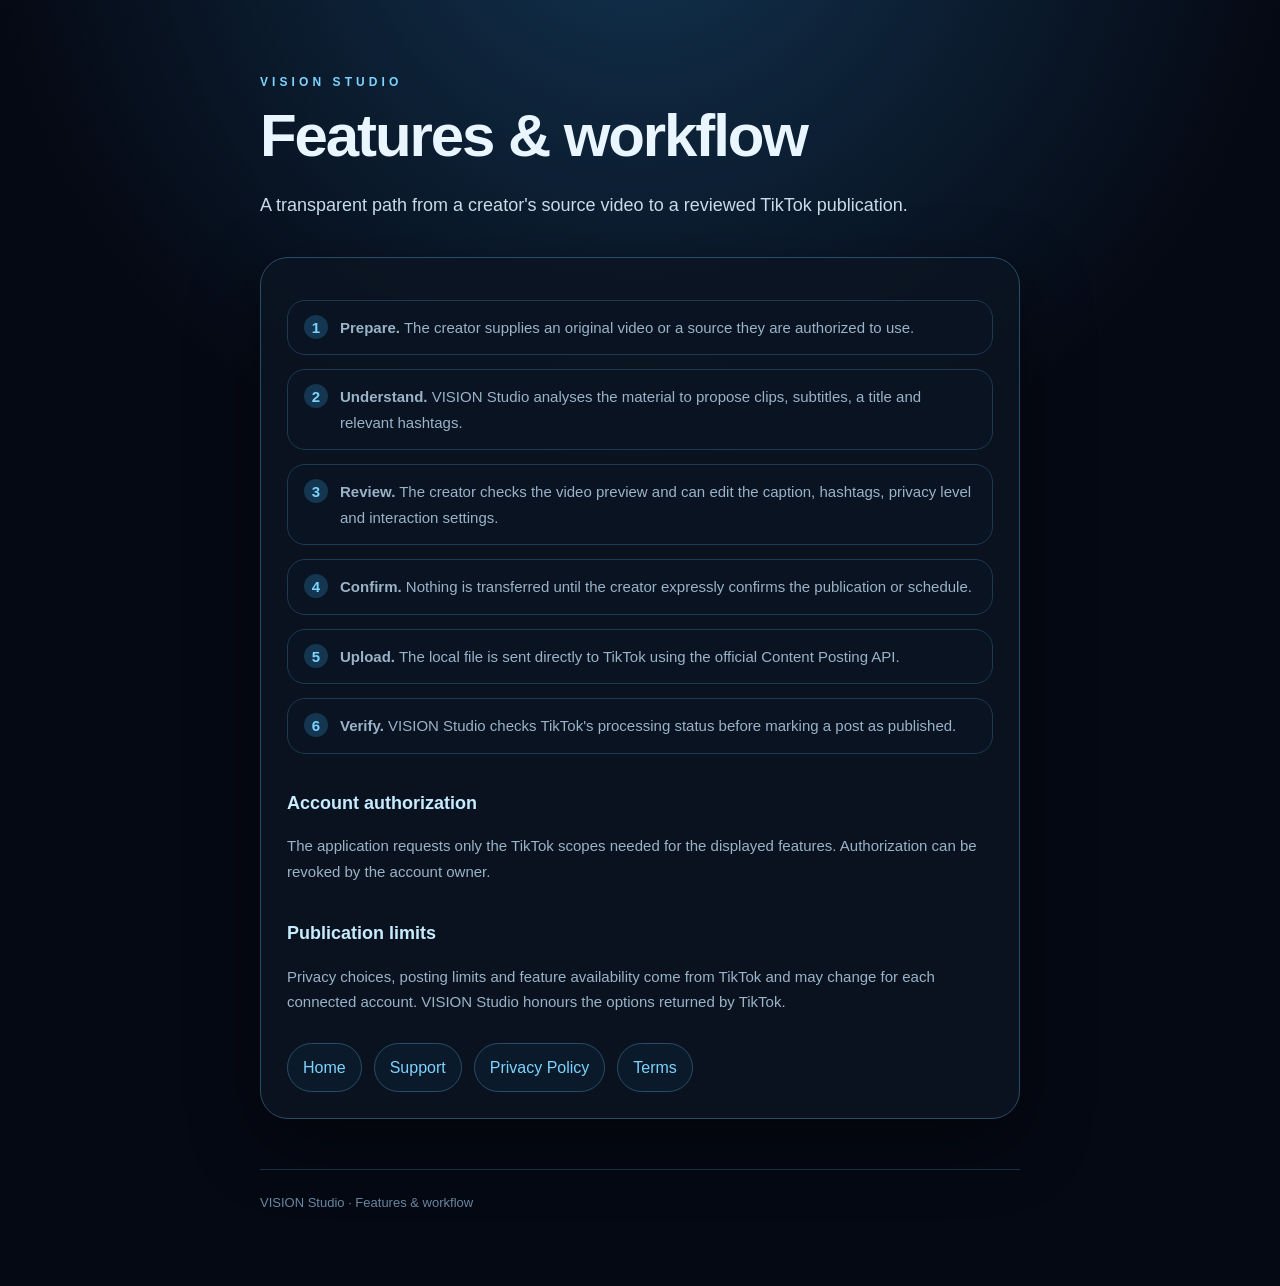
==== features.html @ 10ec2beb "Add files via upload" ====
<!doctype html>
<html lang="en">
<head>
  <meta charset="utf-8">
  <meta name="viewport" content="width=device-width,initial-scale=1">
  <meta name="description" content="VISION Studio features and TikTok publishing workflow.">
  <title>Features & workflow · VISION Studio</title>
  <link rel="stylesheet" href="styles.css">
</head>
<body><main>
  <div class="eyebrow">VISION Studio</div>
  <h1>Features & workflow</h1>
  <p class="lead">A transparent path from a creator's source video to a reviewed TikTok publication.</p>
  <section class="panel">
    <ol class="steps">
      <li><strong>Prepare.</strong> The creator supplies an original video or a source they are authorized to use.</li>
      <li><strong>Understand.</strong> VISION Studio analyses the material to propose clips, subtitles, a title and relevant hashtags.</li>
      <li><strong>Review.</strong> The creator checks the video preview and can edit the caption, hashtags, privacy level and interaction settings.</li>
      <li><strong>Confirm.</strong> Nothing is transferred until the creator expressly confirms the publication or schedule.</li>
      <li><strong>Upload.</strong> The local file is sent directly to TikTok using the official Content Posting API.</li>
      <li><strong>Verify.</strong> VISION Studio checks TikTok's processing status before marking a post as published.</li>
    </ol>
    <h2>Account authorization</h2>
    <p>The application requests only the TikTok scopes needed for the displayed features. Authorization can be revoked by the account owner.</p>
    <h2>Publication limits</h2>
    <p>Privacy choices, posting limits and feature availability come from TikTok and may change for each connected account. VISION Studio honours the options returned by TikTok.</p>
    <div class="links"><a href="index.html">Home</a><a href="support.html">Support</a><a href="privacy.html">Privacy Policy</a><a href="terms.html">Terms</a></div>
  </section>
  <footer>VISION Studio · Features & workflow</footer>
</main></body>
</html>
---- styles.css ----
:root{color-scheme:dark;--bg:#050914;--panel:#0b1422;--line:#294d68;--text:#e9f6ff;--muted:#9ab3c8;--cyan:#7dd3ff}
*{box-sizing:border-box}
html{background:var(--bg)}
body{margin:0;min-height:100vh;font-family:-apple-system,BlinkMacSystemFont,"Segoe UI",sans-serif;background:radial-gradient(circle at 50% -10%,#133451 0,transparent 42%),var(--bg);color:var(--text);line-height:1.7}
main{width:min(760px,calc(100% - 40px));margin:0 auto;padding:72px 0}
.eyebrow{color:var(--cyan);font-size:12px;font-weight:800;letter-spacing:.34em;text-transform:uppercase}
h1{font-size:clamp(34px,7vw,60px);line-height:1.06;margin:12px 0 22px;letter-spacing:-.035em}
h2{font-size:18px;margin:34px 0 8px;color:#c7ebff}
p,li{color:var(--muted);font-size:15px}
.lead{font-size:18px;color:#c9dbe9;max-width:680px}
.panel{margin-top:36px;padding:26px;border:1px solid var(--line);border-radius:28px;background:rgba(11,20,34,.82);box-shadow:0 24px 70px #0007}
.grid{display:grid;grid-template-columns:repeat(2,minmax(0,1fr));gap:14px;margin-top:26px}
.grid article{padding:0 18px 16px;border:1px solid #1c3a52;border-radius:20px;background:#091321}
.grid article h2{margin-top:18px}
.steps{counter-reset:step;list-style:none;padding:0}
.steps li{counter-increment:step;margin:14px 0;padding:14px 16px 14px 52px;border:1px solid #1c3a52;border-radius:18px;position:relative;background:#091321}
.steps li:before{content:counter(step);position:absolute;left:16px;top:14px;width:24px;height:24px;border-radius:50%;display:grid;place-items:center;background:#153650;color:var(--cyan);font-weight:800}
.links{display:flex;flex-wrap:wrap;gap:12px;margin-top:28px}
a{color:var(--cyan)}
.links a{padding:10px 15px;border:1px solid var(--line);border-radius:999px;text-decoration:none;background:#0b1a2a}
.links a:hover{border-color:var(--cyan)}
.updated{color:#6f8da6;font-size:13px;margin-top:-10px}
footer{margin-top:50px;padding-top:22px;border-top:1px solid #193148;color:#68869f;font-size:13px}
ul{padding-left:22px}
@media(max-width:640px){main{padding:42px 0}.panel{padding:20px}.grid{grid-template-columns:1fr}}
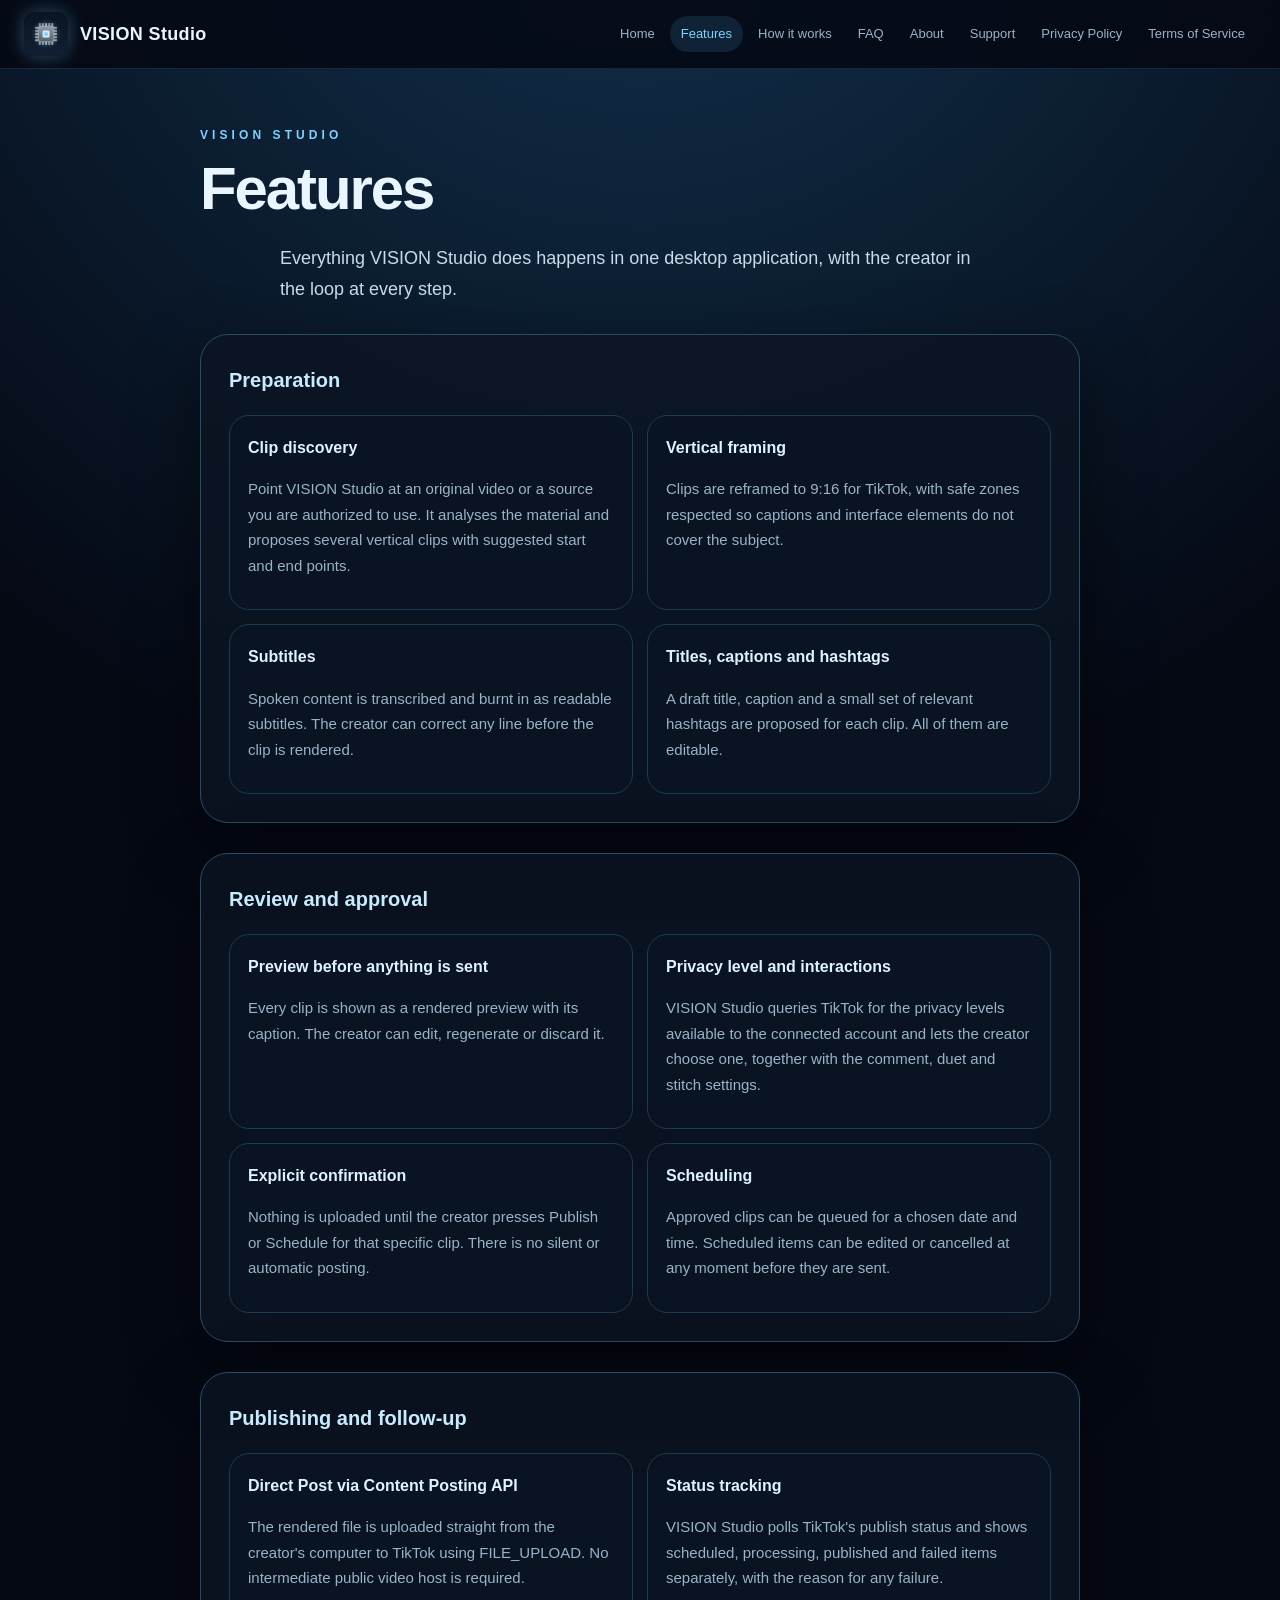
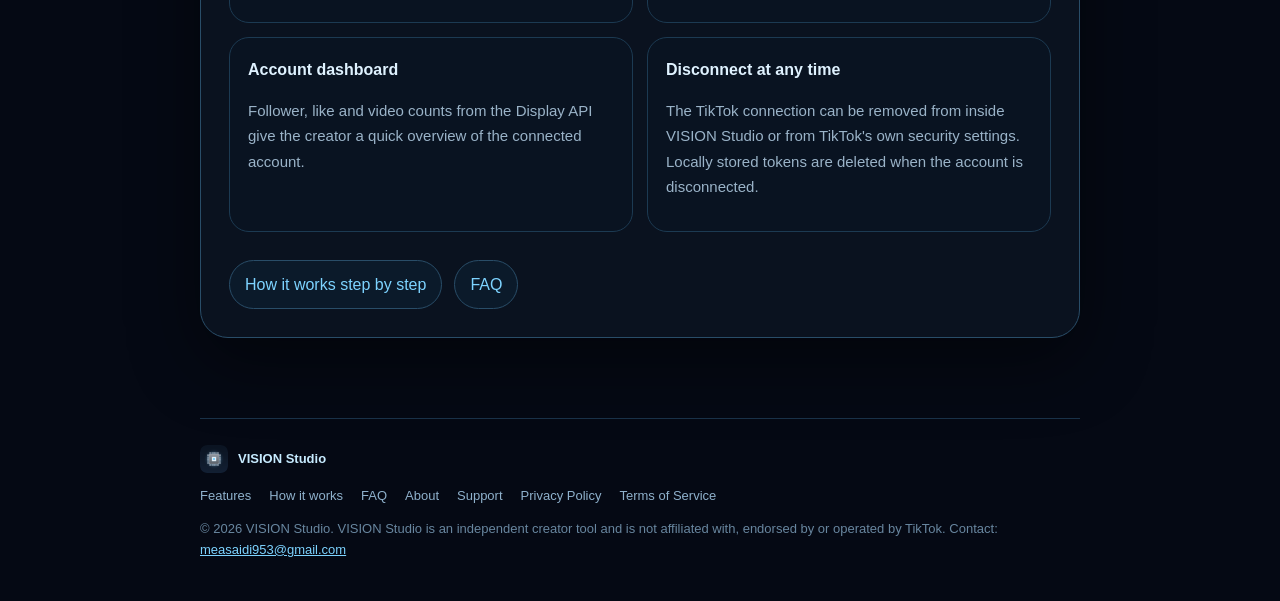
==== commit 40ada212: "Add files via upload" ====
--- a/features.html
+++ b/features.html
@@ -3,29 +3,64 @@
 <head>
   <meta charset="utf-8">
   <meta name="viewport" content="width=device-width,initial-scale=1">
-  <meta name="description" content="VISION Studio features and TikTok publishing workflow.">
-  <title>Features & workflow · VISION Studio</title>
+  <meta name="description" content="Features of VISION Studio: clip preparation, subtitles, captions, scheduling, review and direct publishing to TikTok.">
+  <meta name="application-name" content="VISION Studio">
+  <meta property="og:site_name" content="VISION Studio">
+  <meta property="og:title" content="VISION Studio – Features">
+  <meta property="og:image" content="icon-512.png">
+  <title>VISION Studio – Features</title>
+  <link rel="icon" type="image/x-icon" href="favicon.ico">
+  <link rel="icon" type="image/png" sizes="32x32" href="icon-32.png">
+  <link rel="icon" type="image/png" sizes="192x192" href="icon-192.png">
+  <link rel="apple-touch-icon" sizes="180x180" href="icon-180.png">
   <link rel="stylesheet" href="styles.css">
 </head>
-<body><main>
+<body>
+<header class="site">
+  <a class="brand" href="index.html"><img src="icon-192.png" width="44" height="44" alt="VISION Studio icon"><span>VISION Studio</span></a>
+  <nav><a href="index.html">Home</a><a href="features.html" class=on>Features</a><a href="how-it-works.html">How it works</a><a href="faq.html">FAQ</a><a href="about.html">About</a><a href="support.html">Support</a><a href="privacy.html">Privacy Policy</a><a href="terms.html">Terms of Service</a></nav>
+</header>
+<main>
   <div class="eyebrow">VISION Studio</div>
-  <h1>Features & workflow</h1>
-  <p class="lead">A transparent path from a creator's source video to a reviewed TikTok publication.</p>
+  <h1>Features</h1>
+  <p class="lead">Everything VISION Studio does happens in one desktop application, with the creator in the loop at every step.</p>
+
   <section class="panel">
-    <ol class="steps">
-      <li><strong>Prepare.</strong> The creator supplies an original video or a source they are authorized to use.</li>
-      <li><strong>Understand.</strong> VISION Studio analyses the material to propose clips, subtitles, a title and relevant hashtags.</li>
-      <li><strong>Review.</strong> The creator checks the video preview and can edit the caption, hashtags, privacy level and interaction settings.</li>
-      <li><strong>Confirm.</strong> Nothing is transferred until the creator expressly confirms the publication or schedule.</li>
-      <li><strong>Upload.</strong> The local file is sent directly to TikTok using the official Content Posting API.</li>
-      <li><strong>Verify.</strong> VISION Studio checks TikTok's processing status before marking a post as published.</li>
-    </ol>
-    <h2>Account authorization</h2>
-    <p>The application requests only the TikTok scopes needed for the displayed features. Authorization can be revoked by the account owner.</p>
-    <h2>Publication limits</h2>
-    <p>Privacy choices, posting limits and feature availability come from TikTok and may change for each connected account. VISION Studio honours the options returned by TikTok.</p>
-    <div class="links"><a href="index.html">Home</a><a href="support.html">Support</a><a href="privacy.html">Privacy Policy</a><a href="terms.html">Terms</a></div>
+    <h2>Preparation</h2>
+    <div class="grid">
+      <article><h3>Clip discovery</h3><p>Point VISION Studio at an original video or a source you are authorized to use. It analyses the material and proposes several vertical clips with suggested start and end points.</p></article>
+      <article><h3>Vertical framing</h3><p>Clips are reframed to 9:16 for TikTok, with safe zones respected so captions and interface elements do not cover the subject.</p></article>
+      <article><h3>Subtitles</h3><p>Spoken content is transcribed and burnt in as readable subtitles. The creator can correct any line before the clip is rendered.</p></article>
+      <article><h3>Titles, captions and hashtags</h3><p>A draft title, caption and a small set of relevant hashtags are proposed for each clip. All of them are editable.</p></article>
+    </div>
   </section>
-  <footer>VISION Studio · Features & workflow</footer>
-</main></body>
+
+  <section class="panel">
+    <h2>Review and approval</h2>
+    <div class="grid">
+      <article><h3>Preview before anything is sent</h3><p>Every clip is shown as a rendered preview with its caption. The creator can edit, regenerate or discard it.</p></article>
+      <article><h3>Privacy level and interactions</h3><p>VISION Studio queries TikTok for the privacy levels available to the connected account and lets the creator choose one, together with the comment, duet and stitch settings.</p></article>
+      <article><h3>Explicit confirmation</h3><p>Nothing is uploaded until the creator presses Publish or Schedule for that specific clip. There is no silent or automatic posting.</p></article>
+      <article><h3>Scheduling</h3><p>Approved clips can be queued for a chosen date and time. Scheduled items can be edited or cancelled at any moment before they are sent.</p></article>
+    </div>
+  </section>
+
+  <section class="panel">
+    <h2>Publishing and follow-up</h2>
+    <div class="grid">
+      <article><h3>Direct Post via Content Posting API</h3><p>The rendered file is uploaded straight from the creator's computer to TikTok using FILE_UPLOAD. No intermediate public video host is required.</p></article>
+      <article><h3>Status tracking</h3><p>VISION Studio polls TikTok's publish status and shows scheduled, processing, published and failed items separately, with the reason for any failure.</p></article>
+      <article><h3>Account dashboard</h3><p>Follower, like and video counts from the Display API give the creator a quick overview of the connected account.</p></article>
+      <article><h3>Disconnect at any time</h3><p>The TikTok connection can be removed from inside VISION Studio or from TikTok's own security settings. Locally stored tokens are deleted when the account is disconnected.</p></article>
+    </div>
+    <div class="links"><a href="how-it-works.html">How it works step by step</a><a href="faq.html">FAQ</a></div>
+  </section>
+
+</main>
+<footer class="site">
+  <div class="foot-brand"><img src="icon-192.png" width="28" height="28" alt="VISION Studio icon"> VISION Studio</div>
+  <div class="foot-links"><a href="features.html">Features</a><a href="how-it-works.html">How it works</a><a href="faq.html">FAQ</a><a href="about.html">About</a><a href="support.html">Support</a><a href="privacy.html">Privacy Policy</a><a href="terms.html">Terms of Service</a></div>
+  <div class="foot-copy">© 2026 VISION Studio. VISION Studio is an independent creator tool and is not affiliated with, endorsed by or operated by TikTok. Contact: <a href="mailto:measaidi953@gmail.com">measaidi953@gmail.com</a></div>
+</footer>
+</body>
 </html>
--- a/styles.css
+++ b/styles.css
@@ -1,17 +1,31 @@
 :root{color-scheme:dark;--bg:#050914;--panel:#0b1422;--line:#294d68;--text:#e9f6ff;--muted:#9ab3c8;--cyan:#7dd3ff}
 *{box-sizing:border-box}
-html{background:var(--bg)}
+html{background:var(--bg);scroll-behavior:smooth}
 body{margin:0;min-height:100vh;font-family:-apple-system,BlinkMacSystemFont,"Segoe UI",sans-serif;background:radial-gradient(circle at 50% -10%,#133451 0,transparent 42%),var(--bg);color:var(--text);line-height:1.7}
-main{width:min(760px,calc(100% - 40px));margin:0 auto;padding:72px 0}
-.eyebrow{color:var(--cyan);font-size:12px;font-weight:800;letter-spacing:.34em;text-transform:uppercase}
+main{width:min(880px,calc(100% - 40px));margin:0 auto;padding:40px 0 60px}
+/* ── header commun : icône + nom de l'app + navigation ── */
+header.site{position:sticky;top:0;z-index:10;display:flex;align-items:center;justify-content:space-between;gap:16px;flex-wrap:wrap;padding:12px 24px;background:rgba(5,9,20,.88);backdrop-filter:blur(10px);border-bottom:1px solid #16293c}
+.brand{display:flex;align-items:center;gap:12px;color:var(--text);text-decoration:none;font-weight:800;font-size:18px;letter-spacing:.02em}
+.brand img{border-radius:11px;box-shadow:0 0 18px #7dd3ff55}
+header.site nav{display:flex;flex-wrap:wrap;gap:4px}
+header.site nav a{color:var(--muted);text-decoration:none;font-size:13px;padding:7px 11px;border-radius:999px}
+header.site nav a:hover{color:var(--text);background:#0f1f31}
+header.site nav a.on{color:var(--cyan);background:#0f2236}
+/* ── hero ── */
+.hero{text-align:center;padding:36px 0 10px}
+.hero-icon{border-radius:24px;box-shadow:0 0 40px #7dd3ff55}
+.hero .links{justify-content:center}
+.eyebrow{color:var(--cyan);font-size:12px;font-weight:800;letter-spacing:.34em;text-transform:uppercase;margin-top:16px}
 h1{font-size:clamp(34px,7vw,60px);line-height:1.06;margin:12px 0 22px;letter-spacing:-.035em}
-h2{font-size:18px;margin:34px 0 8px;color:#c7ebff}
+h2{font-size:20px;margin:34px 0 8px;color:#c7ebff}
+h2:first-child{margin-top:0}
+h3{font-size:16px;margin:18px 0 6px;color:#dff2ff}
 p,li{color:var(--muted);font-size:15px}
-.lead{font-size:18px;color:#c9dbe9;max-width:680px}
-.panel{margin-top:36px;padding:26px;border:1px solid var(--line);border-radius:28px;background:rgba(11,20,34,.82);box-shadow:0 24px 70px #0007}
-.grid{display:grid;grid-template-columns:repeat(2,minmax(0,1fr));gap:14px;margin-top:26px}
+.lead{font-size:18px;color:#c9dbe9;max-width:720px;margin-left:auto;margin-right:auto}
+.panel{margin-top:30px;padding:28px;border:1px solid var(--line);border-radius:28px;background:rgba(11,20,34,.82);box-shadow:0 24px 70px #0007}
+.grid{display:grid;grid-template-columns:repeat(2,minmax(0,1fr));gap:14px;margin-top:18px}
 .grid article{padding:0 18px 16px;border:1px solid #1c3a52;border-radius:20px;background:#091321}
-.grid article h2{margin-top:18px}
+.grid article h3{margin-top:18px}
 .steps{counter-reset:step;list-style:none;padding:0}
 .steps li{counter-increment:step;margin:14px 0;padding:14px 16px 14px 52px;border:1px solid #1c3a52;border-radius:18px;position:relative;background:#091321}
 .steps li:before{content:counter(step);position:absolute;left:16px;top:14px;width:24px;height:24px;border-radius:50%;display:grid;place-items:center;background:#153650;color:var(--cyan);font-weight:800}
@@ -19,7 +33,29 @@
 a{color:var(--cyan)}
 .links a{padding:10px 15px;border:1px solid var(--line);border-radius:999px;text-decoration:none;background:#0b1a2a}
 .links a:hover{border-color:var(--cyan)}
+.links a.primary{background:var(--cyan);color:#04121f;font-weight:700;border-color:var(--cyan)}
 .updated{color:#6f8da6;font-size:13px;margin-top:-10px}
-footer{margin-top:50px;padding-top:22px;border-top:1px solid #193148;color:#68869f;font-size:13px}
+code{font-family:ui-monospace,SFMono-Regular,Menlo,monospace;font-size:13px;color:#dff2ff;background:#0f2236;padding:2px 6px;border-radius:6px}
+/* ── tableaux ── */
+.tbl{width:100%;border-collapse:collapse;margin-top:14px;font-size:14px}
+.tbl th,.tbl td{text-align:left;vertical-align:top;padding:10px 12px;border-bottom:1px solid #1c3a52;color:var(--muted)}
+.tbl th{color:#c7ebff;font-weight:700;background:#0f1f31}
+.tbl tr:last-child td{border-bottom:0}
+/* ── pages légales : icône de l'app en tête, comme exigé par la revue TikTok ── */
+.legal-head{display:flex;align-items:center;gap:22px;margin-top:20px}
+.legal-head img{border-radius:18px;box-shadow:0 0 28px #7dd3ff55;flex-shrink:0}
+.legal-head h1{font-size:clamp(30px,5vw,44px);margin:6px 0 10px}
+.legal-head .eyebrow{margin-top:0}
+.legal h2{font-size:17px;margin-top:28px}
+.faq h3{margin-top:22px;color:#c7ebff}
+.faq h3:first-child{margin-top:0}
+/* ── pied de page commun ── */
+footer.site{margin:20px auto 0;width:min(880px,calc(100% - 40px));padding:26px 0 40px;border-top:1px solid #193148;color:#68869f;font-size:13px}
+.foot-brand{display:flex;align-items:center;gap:10px;font-weight:700;color:#c7ebff;margin-bottom:12px}
+.foot-brand img{border-radius:7px}
+.foot-links{display:flex;flex-wrap:wrap;gap:6px 18px;margin-bottom:12px}
+.foot-links a{text-decoration:none;color:#8fb1cc}
+.foot-links a:hover{color:var(--cyan)}
+.foot-copy{line-height:1.6}
 ul{padding-left:22px}
-@media(max-width:640px){main{padding:42px 0}.panel{padding:20px}.grid{grid-template-columns:1fr}}
+@media(max-width:640px){main{padding:28px 0 40px}.panel{padding:20px}.grid{grid-template-columns:1fr}.legal-head{flex-direction:column;align-items:flex-start;gap:14px}.tbl{display:block;overflow-x:auto}}
